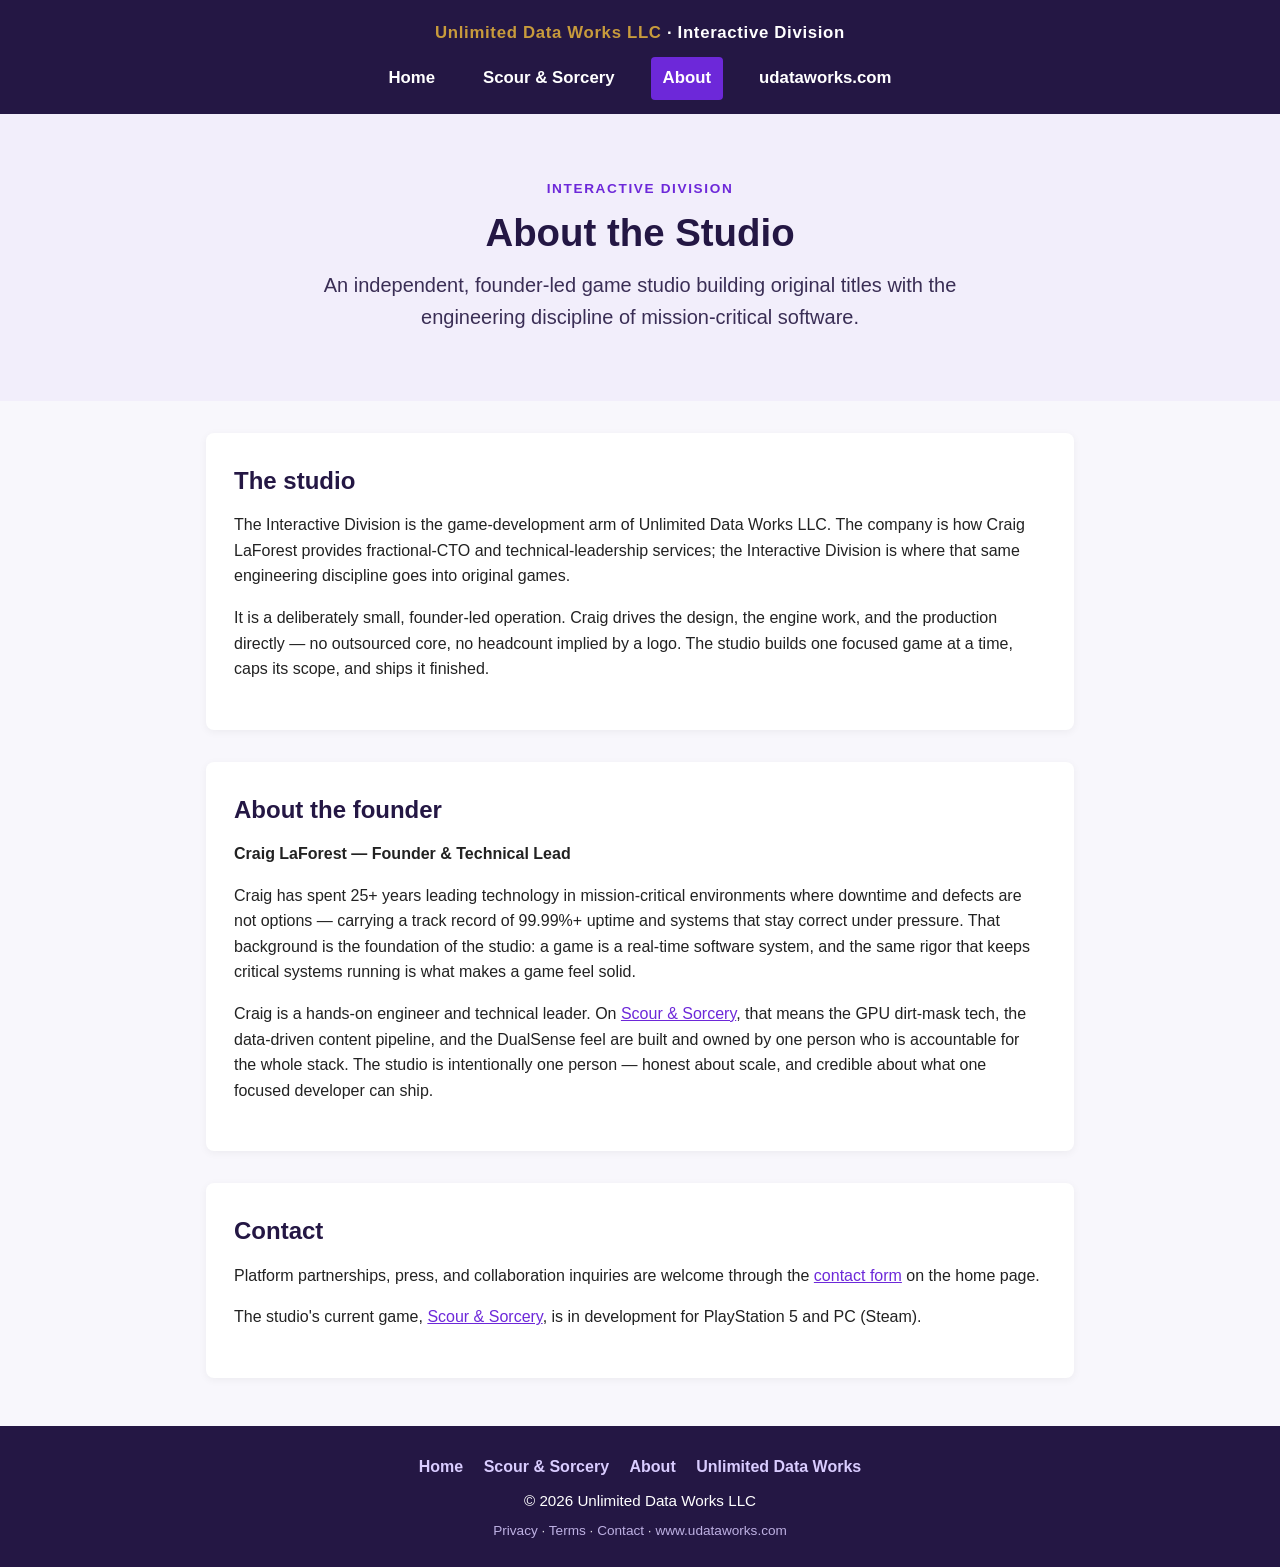
==== about.html @ 532fd385 "feat: games division site publish-ready (Scour & Sorcery) Contact via Formspree (xeaevweb) form only" ====
<!DOCTYPE html>
<html lang="en">
<head>
  <meta charset="UTF-8">
  <link rel="icon" type="image/svg+xml" href="images/favicon.svg">
  <title>About the Studio | Unlimited Data Works — Interactive Division</title>
  <meta name="description" content="About the Interactive Division of Unlimited Data Works LLC — an independent, founder-led game studio. Founder and technical lead Craig LaForest brings 25+ years of mission-critical software leadership to original game development.">
  <meta property="og:title" content="About the Studio — Unlimited Data Works Interactive Division">
  <meta property="og:description" content="An independent, founder-led game studio. Founder and technical lead Craig LaForest brings 25+ years of mission-critical software leadership to original games.">
  <meta property="og:type" content="website">
  <meta property="og:url" content="https://games.udataworks.com/about.html">
  <meta name="twitter:card" content="summary">
  <meta name="viewport" content="width=device-width, initial-scale=1">
  <link rel="stylesheet" href="css/site.css">
</head>
<body>
  <header>
    <div class="brand"><span class="brand-mark">Unlimited Data Works LLC</span> &middot; Interactive Division</div>
    <nav>
      <a href="index.html">Home</a>
      <a href="scour-and-sorcery.html">Scour &amp; Sorcery</a>
      <a href="about.html" class="active">About</a>
      <a href="https://www.udataworks.com">udataworks.com</a>
    </nav>
  </header>

  <section class="hero">
    <div class="eyebrow">Interactive Division</div>
    <h1>About the Studio</h1>
    <p>An independent, founder-led game studio building original titles with the engineering discipline of mission-critical software.</p>
  </section>

  <div class="container">
    <section class="block">
      <h2 class="section-title">The studio</h2>
      <p>The Interactive Division is the game-development arm of Unlimited Data Works LLC. The company is how Craig LaForest provides fractional-CTO and technical-leadership services; the Interactive Division is where that same engineering discipline goes into original games.</p>
      <p>It is a deliberately small, founder-led operation. Craig drives the design, the engine work, and the production directly — no outsourced core, no headcount implied by a logo. The studio builds one focused game at a time, caps its scope, and ships it finished.</p>
    </section>

    <section class="block">
      <h2 class="section-title">About the founder</h2>
      <p><strong>Craig LaForest — Founder &amp; Technical Lead</strong></p>
      <p>Craig has spent 25+ years leading technology in mission-critical environments where downtime and defects are not options — carrying a track record of 99.99%+ uptime and systems that stay correct under pressure. That background is the foundation of the studio: a game is a real-time software system, and the same rigor that keeps critical systems running is what makes a game feel solid.</p>
      <p>Craig is a hands-on engineer and technical leader. On <a href="scour-and-sorcery.html">Scour &amp; Sorcery</a>, that means the GPU dirt-mask tech, the data-driven content pipeline, and the DualSense feel are built and owned by one person who is accountable for the whole stack. The studio is intentionally one person — honest about scale, and credible about what one focused developer can ship.</p>
    </section>

    <section class="block">
      <h2 class="section-title">Contact</h2>
      <p>Platform partnerships, press, and collaboration inquiries are welcome through the <a href="index.html#contact">contact form</a> on the home page.</p>
      <p>The studio's current game, <a href="scour-and-sorcery.html">Scour &amp; Sorcery</a>, is in development for PlayStation 5 and PC (Steam).</p>
    </section>
  </div>

  <footer>
    <div class="footer-nav">
      <a href="index.html">Home</a>
      <a href="scour-and-sorcery.html">Scour &amp; Sorcery</a>
      <a href="about.html">About</a>
      <a href="https://www.udataworks.com">Unlimited Data Works</a>
    </div>
    <p>&copy; <span id="year"></span> Unlimited Data Works LLC</p>
    <p class="footer-legal"><a href="privacy.html">Privacy</a> &middot; <a href="terms.html">Terms</a> &middot; <a href="index.html#contact">Contact</a> &middot; <a href="https://www.udataworks.com">www.udataworks.com</a></p>
  </footer>
  <script>document.getElementById('year').textContent = new Date().getFullYear();</script>
</body>
</html>
---- css/site.css ----
/* site.css — self-contained styles for games.udataworks.com
   Adapted from the www.udataworks.com design system (base/layout/components),
   with a games-division color palette. */

:root {
  /* Games-division palette: deep arcane indigo + warm gold accent */
  --color-header: #241744;
  --color-primary: #6d28d9;
  --color-accent-bg: #f2eefb;
  --color-bg: #f8f7fc;
  --color-text: #222;
  --color-heading: var(--color-header);
  --color-cta: var(--color-primary);
  --color-cta-hover: var(--color-header);
  --color-hr: var(--color-header);
  --color-link: var(--color-primary);
  --color-footer: var(--color-header);
  --color-card-bg: #ffffff;
  --color-card-border: var(--color-primary);
  --color-gold: #c89b3c;
  --color-muted: #64748b;
}

* { box-sizing: border-box; }

body {
  font-family: 'Roboto', 'Segoe UI', Arial, sans-serif;
  margin: 0;
  background: var(--color-bg);
  color: var(--color-text);
  line-height: 1.6;
}

a { color: var(--color-link); }
h1, h2, h3 { line-height: 1.3; color: var(--color-heading); }
img { max-width: 100%; height: auto; }

/* ===== Layout ===== */
.container {
  max-width: 900px;
  margin: 0 auto;
  padding: 0 16px;
}

/* ===== Header & Nav ===== */
header {
  background: var(--color-header);
  color: #fff;
  padding: 20px 0 14px 0;
}

.brand {
  text-align: center;
  color: #fff;
  font-weight: 700;
  font-size: 1.05em;
  letter-spacing: 0.04em;
  margin-bottom: 10px;
}

.brand .brand-mark { color: var(--color-gold); }

nav {
  display: flex;
  justify-content: center;
  gap: 24px;
  flex-wrap: wrap;
}

nav a {
  color: #fff;
  text-decoration: none;
  font-weight: 700;
  font-size: 1.05em;
  padding: 8px 12px;
  border-radius: 4px;
  transition: background 0.2s;
}

nav a:hover, nav a.active { background: var(--color-primary); }

/* ===== Hero ===== */
.hero {
  text-align: center;
  padding: 64px 16px 40px 16px;
  background: var(--color-accent-bg);
}

.hero .eyebrow {
  text-transform: uppercase;
  letter-spacing: 0.12em;
  font-size: 0.85em;
  font-weight: 700;
  color: var(--color-primary);
  margin-bottom: 0.6em;
}

.hero h1 { font-size: 2.4em; margin: 0 0 0.3em 0; }
.hero p { font-size: 1.25em; margin: 0 auto 1.4em auto; max-width: 640px; color: #3a2e55; }

/* ===== CTA ===== */
.cta-btn {
  display: inline-block;
  background: var(--color-cta);
  color: #fff;
  padding: 14px 32px;
  border: none;
  border-radius: 6px;
  font-size: 1.05em;
  font-weight: 700;
  cursor: pointer;
  transition: background 0.2s;
  text-decoration: none;
}

.cta-btn:hover { background: var(--color-cta-hover); color: #fff; }
.cta-btn.secondary { background: var(--color-gold); color: #241744; }
.cta-btn.secondary:hover { background: #a97f26; color: #fff; }

/* ===== Sections ===== */
section.block {
  background: #fff;
  max-width: 900px;
  margin: 32px auto;
  border-radius: 8px;
  box-shadow: 0 2px 8px rgba(0,0,0,0.05);
  padding: 32px 28px;
}

.section-title { color: var(--color-heading); margin: 0 0 0.6em 0; }

.status-badge {
  display: inline-block;
  background: var(--color-accent-bg);
  color: var(--color-primary);
  border: 1px solid var(--color-primary);
  border-radius: 999px;
  padding: 4px 14px;
  font-size: 0.85em;
  font-weight: 700;
  letter-spacing: 0.03em;
}

/* ===== Project card (index) ===== */
.project-grid {
  display: grid;
  grid-template-columns: 1fr;
  gap: 24px;
  margin-top: 8px;
}

.project-card {
  display: block;
  background: #fff;
  border: 1px solid #e4e0ef;
  border-left: 5px solid var(--color-primary);
  border-radius: 8px;
  padding: 28px 24px;
  text-decoration: none;
  color: var(--color-text);
  transition: box-shadow 0.2s, transform 0.2s;
}

.project-card:hover { box-shadow: 0 6px 18px rgba(36,23,68,0.12); transform: translateY(-2px); }
.project-card h3 { margin: 0 0 0.2em 0; font-size: 1.5em; }
.project-card .genre { color: var(--color-muted); font-size: 0.95em; margin: 0 0 0.8em 0; }
.project-card .more { color: var(--color-primary); font-weight: 700; }

/* ===== Benefits / feature grid ===== */
.benefits {
  display: grid;
  grid-template-columns: repeat(auto-fit, minmax(220px, 1fr));
  gap: 20px;
  margin-top: 8px;
}

.benefit {
  background: var(--color-accent-bg);
  border-radius: 8px;
  padding: 22px 18px;
}

.benefit h3 { color: var(--color-primary); margin: 0 0 0.4em 0; font-size: 1.1em; }
.benefit p { margin: 0; }

/* ===== Spec / meta table ===== */
.spec-grid {
  display: grid;
  grid-template-columns: repeat(auto-fit, minmax(240px, 1fr));
  gap: 16px;
  margin-top: 8px;
}

.spec {
  background: var(--color-accent-bg);
  border-radius: 8px;
  padding: 18px 16px;
}

.spec .label {
  text-transform: uppercase;
  letter-spacing: 0.08em;
  font-size: 0.75em;
  font-weight: 700;
  color: var(--color-primary);
  margin: 0 0 0.3em 0;
}

.spec .value { margin: 0; font-size: 1.05em; }

/* ===== Ordered loop list ===== */
.loop-list { margin: 0; padding-left: 1.3em; }
.loop-list li { margin-bottom: 0.8em; }
.loop-list strong { color: var(--color-heading); }

ul.plain { margin: 0; padding-left: 1.3em; }
ul.plain li { margin-bottom: 0.6em; }

/* ===== Media placeholders (no fake gameplay) ===== */
.media-slots { display: grid; gap: 18px; margin-top: 8px; }

.media-placeholder {
  border: 2px dashed #b9afd6;
  border-radius: 10px;
  background: repeating-linear-gradient(45deg, #faf8ff, #faf8ff 12px, #f3effb 12px, #f3effb 24px);
  color: var(--color-muted);
  text-align: center;
  padding: 40px 20px;
}

.media-placeholder .ph-icon { font-size: 1.8em; margin-bottom: 0.3em; }
.media-placeholder .ph-title { font-weight: 700; color: var(--color-heading); margin-bottom: 0.3em; }
.media-placeholder .ph-note { font-size: 0.9em; margin: 0; }

.media-placeholder.clip { min-height: 220px; display: flex; flex-direction: column; justify-content: center; }

.shot-grid {
  display: grid;
  grid-template-columns: repeat(auto-fit, minmax(240px, 1fr));
  gap: 16px;
}

.media-placeholder.shot { min-height: 150px; display: flex; flex-direction: column; justify-content: center; }

/* ===== Note / disclaimer ===== */
.note {
  background: #fff8e8;
  border-left: 4px solid var(--color-gold);
  border-radius: 6px;
  padding: 16px 18px;
  margin: 24px 0 0 0;
  font-size: 0.95em;
}

/* ===== Footer ===== */
footer {
  background: var(--color-footer);
  color: #fff;
  text-align: center;
  padding: 28px 16px 20px 16px;
  margin-top: 48px;
}

footer a { color: #d9ccff; text-decoration: none; }
footer a:hover { text-decoration: underline; }
footer .footer-nav { margin-bottom: 10px; }
footer .footer-nav a { margin: 0 8px; font-weight: 700; }
footer p { margin: 6px 0; font-size: 0.95em; }
footer .footer-legal { font-size: 0.85em; opacity: 0.85; }

/* ===== Contact form ===== */
form { margin-top: 8px; }

form label {
  display: block;
  font-weight: 700;
  color: var(--color-heading);
  margin: 14px 0 4px 0;
}

form input,
form select,
form textarea {
  display: block;
  width: 100%;
  padding: 10px 12px;
  border: 1px solid #b9afd6;
  border-radius: 6px;
  background: var(--color-card-bg);
  color: var(--color-text);
  font: inherit;
}

form textarea { resize: vertical; }

form input:focus,
form select:focus,
form textarea:focus {
  outline: 2px solid var(--color-primary);
  outline-offset: 1px;
  border-color: var(--color-primary);
}

form button[type="submit"] {
  display: inline-block;
  margin-top: 18px;
  background: var(--color-cta);
  color: #fff;
  padding: 12px 28px;
  border: none;
  border-radius: 6px;
  font-size: 1.05em;
  font-weight: 700;
  cursor: pointer;
  transition: background 0.2s;
}

form button[type="submit"]:hover { background: var(--color-cta-hover); color: #fff; }

/* ===== Responsive ===== */
@media (max-width: 700px) {
  .hero { padding: 40px 12px 28px 12px; }
  .hero h1 { font-size: 1.9em; }
  section.block { margin: 20px 12px; padding: 24px 18px; }
  nav { gap: 12px; }
}
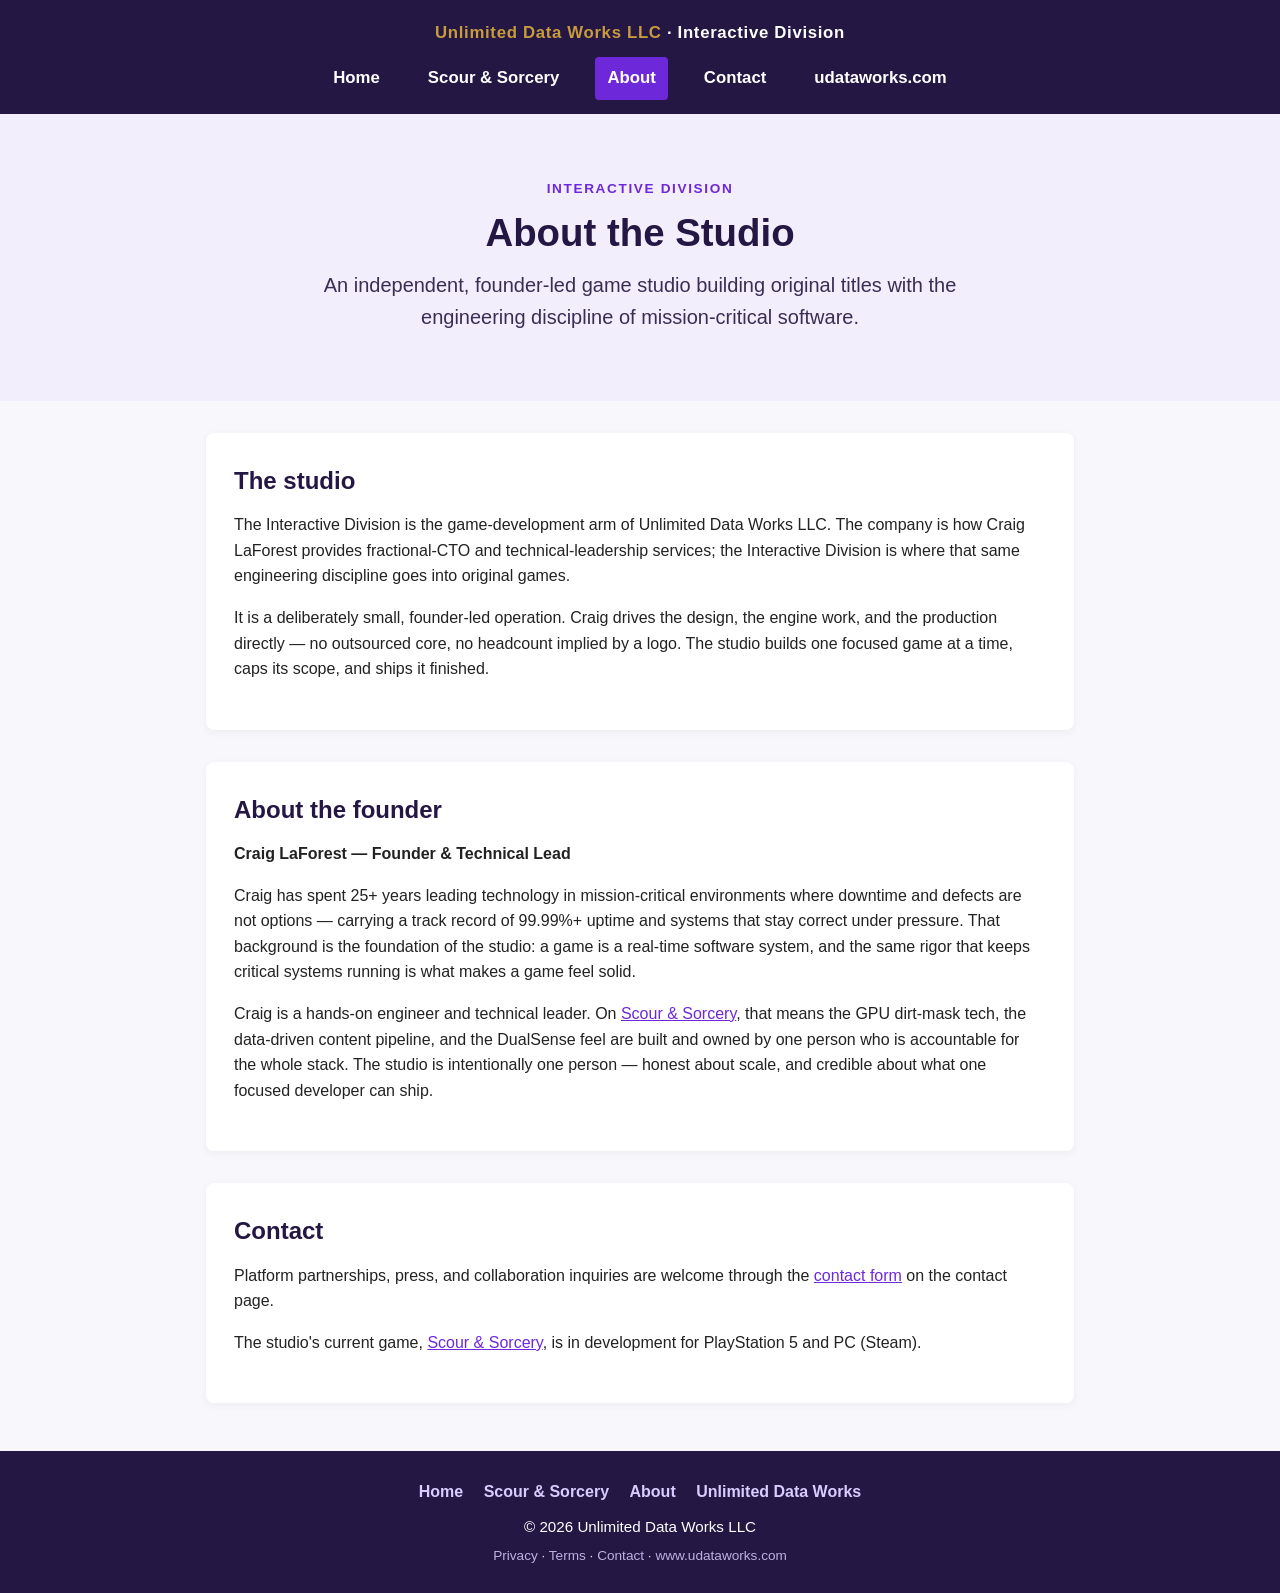
==== commit 4c6ab653: "feat: move contact form to its own page (contact.html) Craig: dedicated Contact page instead of an i" ====
--- a/about.html
+++ b/about.html
@@ -20,6 +20,7 @@
       <a href="index.html">Home</a>
       <a href="scour-and-sorcery.html">Scour &amp; Sorcery</a>
       <a href="about.html" class="active">About</a>
+      <a href="contact.html">Contact</a>
       <a href="https://www.udataworks.com">udataworks.com</a>
     </nav>
   </header>
@@ -46,7 +47,7 @@
 
     <section class="block">
       <h2 class="section-title">Contact</h2>
-      <p>Platform partnerships, press, and collaboration inquiries are welcome through the <a href="index.html#contact">contact form</a> on the home page.</p>
+      <p>Platform partnerships, press, and collaboration inquiries are welcome through the <a href="contact.html">contact form</a> on the contact page.</p>
       <p>The studio's current game, <a href="scour-and-sorcery.html">Scour &amp; Sorcery</a>, is in development for PlayStation 5 and PC (Steam).</p>
     </section>
   </div>
@@ -59,7 +60,7 @@
       <a href="https://www.udataworks.com">Unlimited Data Works</a>
     </div>
     <p>&copy; <span id="year"></span> Unlimited Data Works LLC</p>
-    <p class="footer-legal"><a href="privacy.html">Privacy</a> &middot; <a href="terms.html">Terms</a> &middot; <a href="index.html#contact">Contact</a> &middot; <a href="https://www.udataworks.com">www.udataworks.com</a></p>
+    <p class="footer-legal"><a href="privacy.html">Privacy</a> &middot; <a href="terms.html">Terms</a> &middot; <a href="contact.html">Contact</a> &middot; <a href="https://www.udataworks.com">www.udataworks.com</a></p>
   </footer>
   <script>document.getElementById('year').textContent = new Date().getFullYear();</script>
 </body>
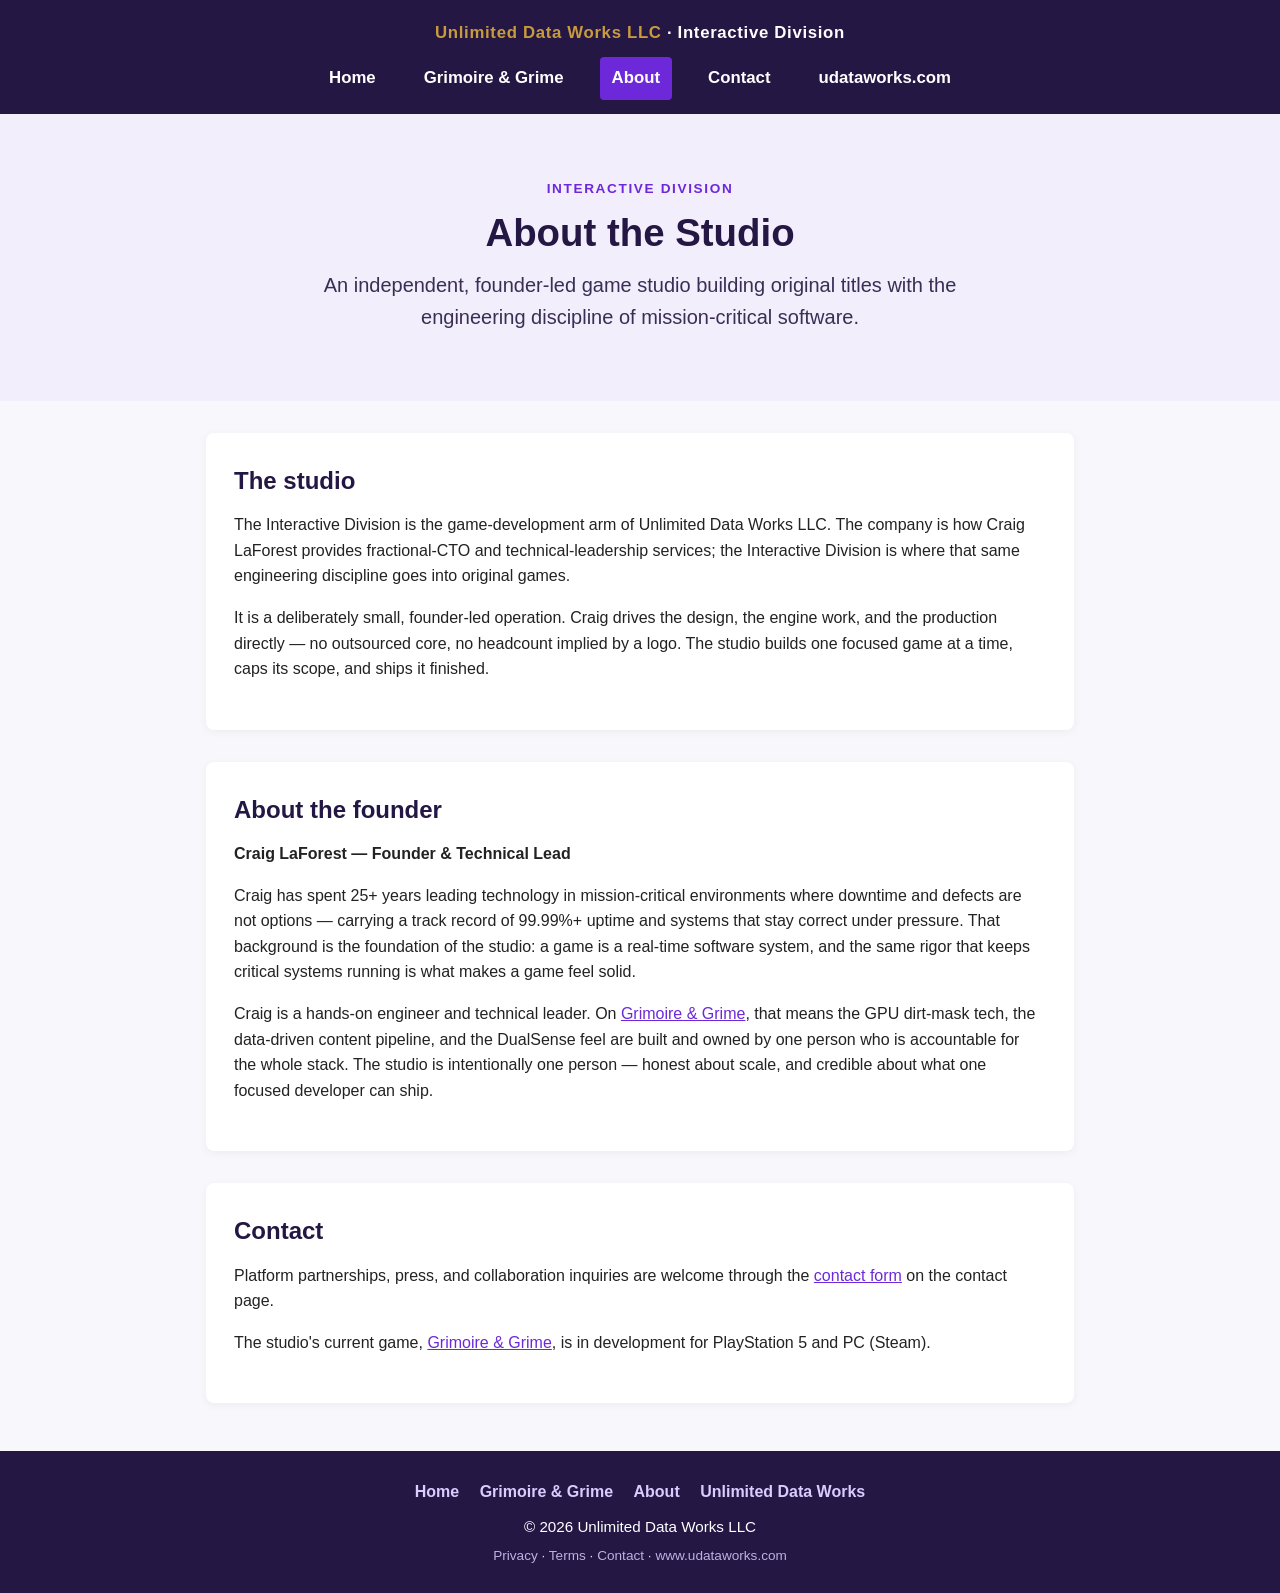
==== commit 10c20526: "chore(games): rename to working title "Grimoire & Grime" Craig's decision (2026-10-16). Display name" ====
--- a/about.html
+++ b/about.html
@@ -18,7 +18,7 @@
     <div class="brand"><span class="brand-mark">Unlimited Data Works LLC</span> &middot; Interactive Division</div>
     <nav>
       <a href="index.html">Home</a>
-      <a href="scour-and-sorcery.html">Scour &amp; Sorcery</a>
+      <a href="scour-and-sorcery.html">Grimoire &amp; Grime</a>
       <a href="about.html" class="active">About</a>
       <a href="contact.html">Contact</a>
       <a href="https://www.udataworks.com">udataworks.com</a>
@@ -42,20 +42,20 @@
       <h2 class="section-title">About the founder</h2>
       <p><strong>Craig LaForest — Founder &amp; Technical Lead</strong></p>
       <p>Craig has spent 25+ years leading technology in mission-critical environments where downtime and defects are not options — carrying a track record of 99.99%+ uptime and systems that stay correct under pressure. That background is the foundation of the studio: a game is a real-time software system, and the same rigor that keeps critical systems running is what makes a game feel solid.</p>
-      <p>Craig is a hands-on engineer and technical leader. On <a href="scour-and-sorcery.html">Scour &amp; Sorcery</a>, that means the GPU dirt-mask tech, the data-driven content pipeline, and the DualSense feel are built and owned by one person who is accountable for the whole stack. The studio is intentionally one person — honest about scale, and credible about what one focused developer can ship.</p>
+      <p>Craig is a hands-on engineer and technical leader. On <a href="scour-and-sorcery.html">Grimoire &amp; Grime</a>, that means the GPU dirt-mask tech, the data-driven content pipeline, and the DualSense feel are built and owned by one person who is accountable for the whole stack. The studio is intentionally one person — honest about scale, and credible about what one focused developer can ship.</p>
     </section>
 
     <section class="block">
       <h2 class="section-title">Contact</h2>
       <p>Platform partnerships, press, and collaboration inquiries are welcome through the <a href="contact.html">contact form</a> on the contact page.</p>
-      <p>The studio's current game, <a href="scour-and-sorcery.html">Scour &amp; Sorcery</a>, is in development for PlayStation 5 and PC (Steam).</p>
+      <p>The studio's current game, <a href="scour-and-sorcery.html">Grimoire &amp; Grime</a>, is in development for PlayStation 5 and PC (Steam).</p>
     </section>
   </div>
 
   <footer>
     <div class="footer-nav">
       <a href="index.html">Home</a>
-      <a href="scour-and-sorcery.html">Scour &amp; Sorcery</a>
+      <a href="scour-and-sorcery.html">Grimoire &amp; Grime</a>
       <a href="about.html">About</a>
       <a href="https://www.udataworks.com">Unlimited Data Works</a>
     </div>
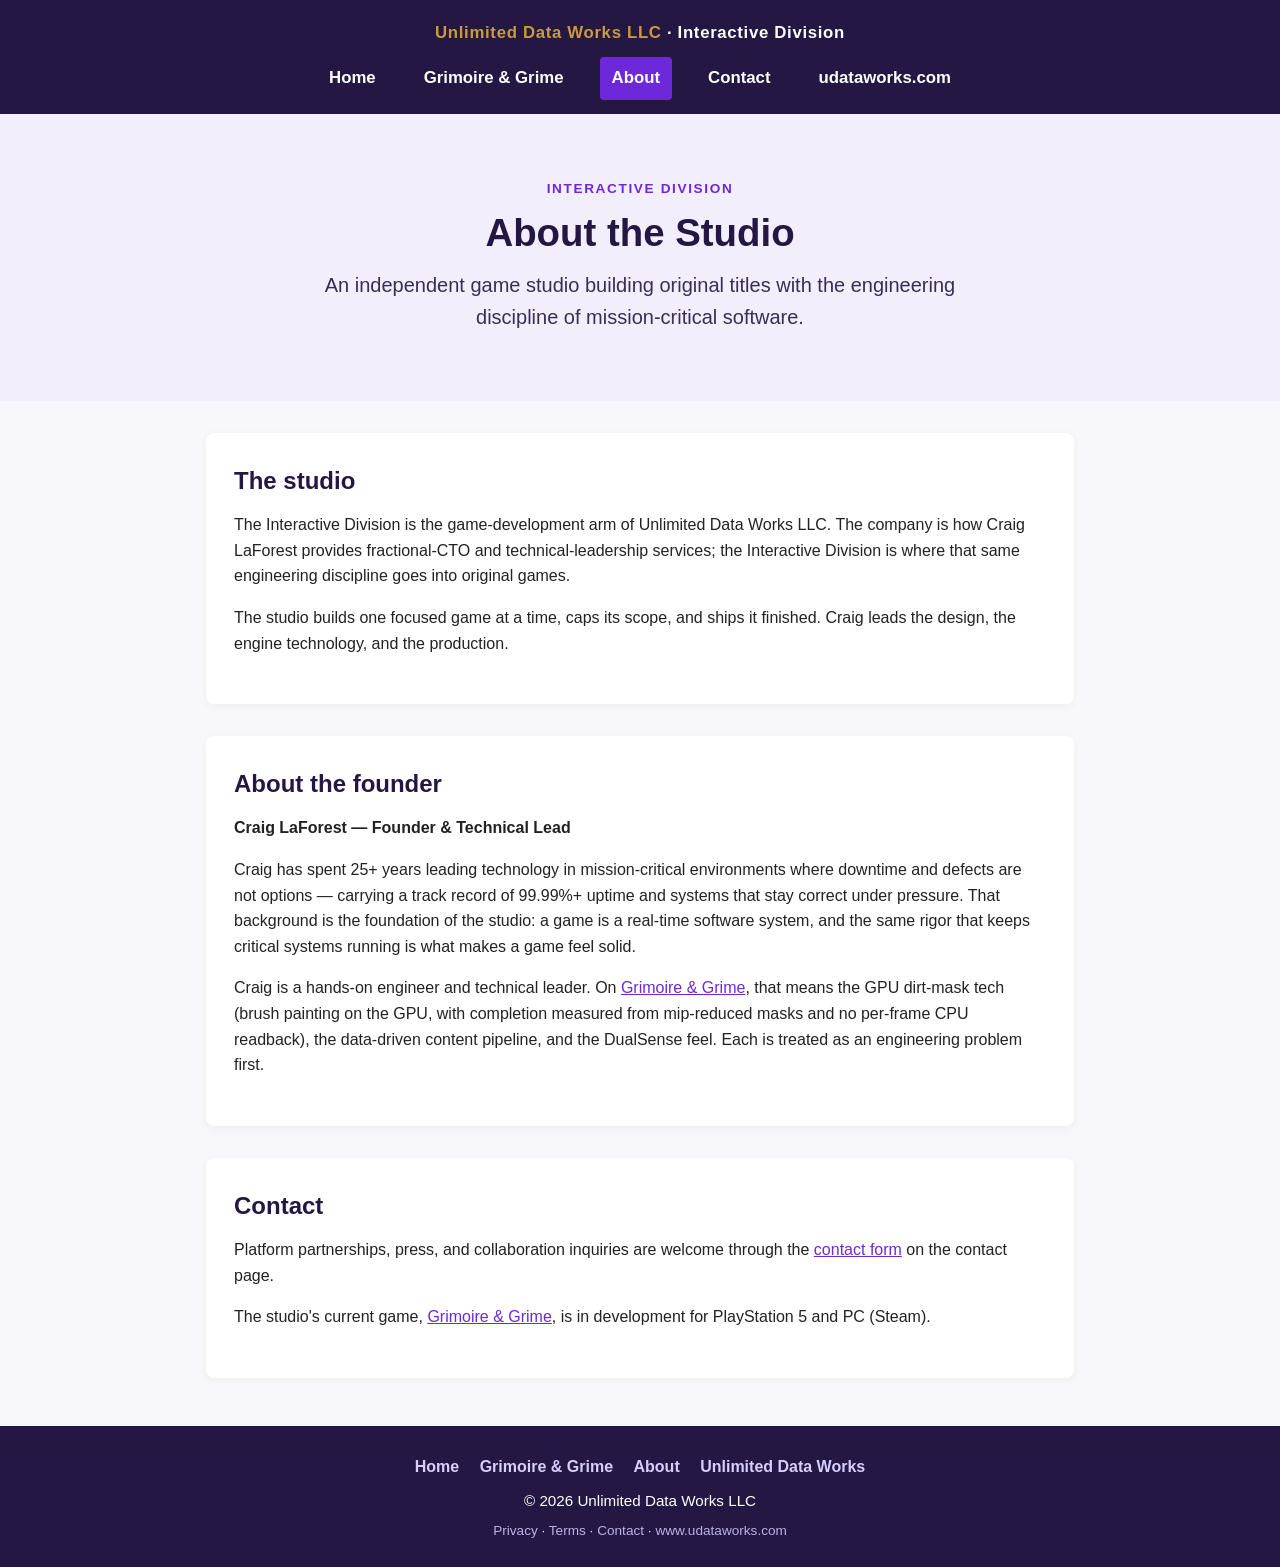
==== commit 6e524fef: "copy(games): stop framing team size as a defining feature Craig: the site leaned on "one person" as " ====
--- a/about.html
+++ b/about.html
@@ -4,9 +4,9 @@
   <meta charset="UTF-8">
   <link rel="icon" type="image/svg+xml" href="images/favicon.svg">
   <title>About the Studio | Unlimited Data Works — Interactive Division</title>
-  <meta name="description" content="About the Interactive Division of Unlimited Data Works LLC — an independent, founder-led game studio. Founder and technical lead Craig LaForest brings 25+ years of mission-critical software leadership to original game development.">
+  <meta name="description" content="About the Interactive Division of Unlimited Data Works LLC — an independent game studio. Founder and technical lead Craig LaForest brings 25+ years of mission-critical software leadership to original game development.">
   <meta property="og:title" content="About the Studio — Unlimited Data Works Interactive Division">
-  <meta property="og:description" content="An independent, founder-led game studio. Founder and technical lead Craig LaForest brings 25+ years of mission-critical software leadership to original games.">
+  <meta property="og:description" content="An independent game studio. Founder and technical lead Craig LaForest brings 25+ years of mission-critical software leadership to original games.">
   <meta property="og:type" content="website">
   <meta property="og:url" content="https://games.udataworks.com/about.html">
   <meta name="twitter:card" content="summary">
@@ -28,21 +28,21 @@
   <section class="hero">
     <div class="eyebrow">Interactive Division</div>
     <h1>About the Studio</h1>
-    <p>An independent, founder-led game studio building original titles with the engineering discipline of mission-critical software.</p>
+    <p>An independent game studio building original titles with the engineering discipline of mission-critical software.</p>
   </section>
 
   <div class="container">
     <section class="block">
       <h2 class="section-title">The studio</h2>
       <p>The Interactive Division is the game-development arm of Unlimited Data Works LLC. The company is how Craig LaForest provides fractional-CTO and technical-leadership services; the Interactive Division is where that same engineering discipline goes into original games.</p>
-      <p>It is a deliberately small, founder-led operation. Craig drives the design, the engine work, and the production directly — no outsourced core, no headcount implied by a logo. The studio builds one focused game at a time, caps its scope, and ships it finished.</p>
+      <p>The studio builds one focused game at a time, caps its scope, and ships it finished. Craig leads the design, the engine technology, and the production.</p>
     </section>
 
     <section class="block">
       <h2 class="section-title">About the founder</h2>
       <p><strong>Craig LaForest — Founder &amp; Technical Lead</strong></p>
       <p>Craig has spent 25+ years leading technology in mission-critical environments where downtime and defects are not options — carrying a track record of 99.99%+ uptime and systems that stay correct under pressure. That background is the foundation of the studio: a game is a real-time software system, and the same rigor that keeps critical systems running is what makes a game feel solid.</p>
-      <p>Craig is a hands-on engineer and technical leader. On <a href="scour-and-sorcery.html">Grimoire &amp; Grime</a>, that means the GPU dirt-mask tech, the data-driven content pipeline, and the DualSense feel are built and owned by one person who is accountable for the whole stack. The studio is intentionally one person — honest about scale, and credible about what one focused developer can ship.</p>
+      <p>Craig is a hands-on engineer and technical leader. On <a href="scour-and-sorcery.html">Grimoire &amp; Grime</a>, that means the GPU dirt-mask tech (brush painting on the GPU, with completion measured from mip-reduced masks and no per-frame CPU readback), the data-driven content pipeline, and the DualSense feel. Each is treated as an engineering problem first.</p>
     </section>
 
     <section class="block">
